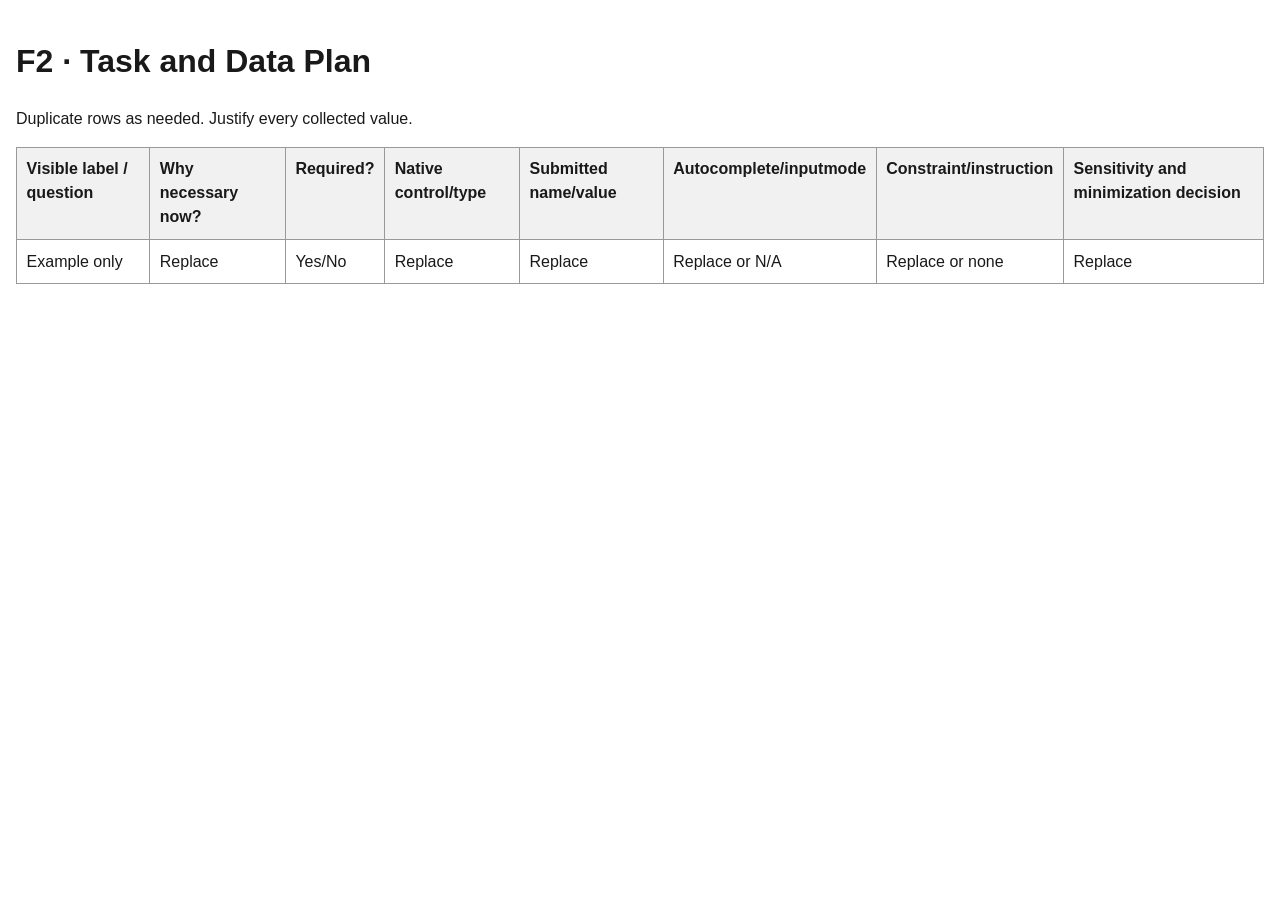
==== field-inventory-template.html @ 84d77645 "first commit - starter files" ====
<!doctype html>
<html lang="en">
    <head>
        <meta charset="utf-8">
        <meta name="viewport" content="width=device-width,initial-scale=1">
        <title>Field Inventory</title>
        <style>
        body{
            font-family:Arial,sans-serif;
            line-height:1.5;
            max-width:80rem;
            margin:auto;
            padding:1rem;
            color:#191919;
        }
        table{
            width:100%;
            border-collapse:collapse;
        }
        th,td{
            padding:.6rem;
            border:1px solid #999;
            text-align:left;
            vertical-align:top;
        }
        th{
            background:#f1f1f1;
        }
        </style>
        </head>
        <body>
            <h1>F2 · Task and Data Plan</h1>
            <p>Duplicate rows as needed. Justify every collected value.</p>
            <table>
                <thead>
                    <tr>
                        <th>Visible label / question</th>
                        <th>Why necessary now?</th>
                        <th>Required?</th>
                        <th>Native control/type</th>
                        <th>Submitted name/value</th>
                        <th>Autocomplete/inputmode</th>
                        <th>Constraint/instruction</th>
                        <th>Sensitivity and minimization decision</th>
                    </tr>
                </thead>
                <tbody>
                    <tr>
                        <td>Example only</td>
                        <td>Replace</td>
                        <td>Yes/No</td>
                        <td>Replace</td>
                        <td>Replace</td>
                        <td>Replace or N/A</td>
                        <td>Replace or none</td>
                        <td>Replace</td>
                    </tr>
                </tbody>
            </table>
        </body>
        </html>
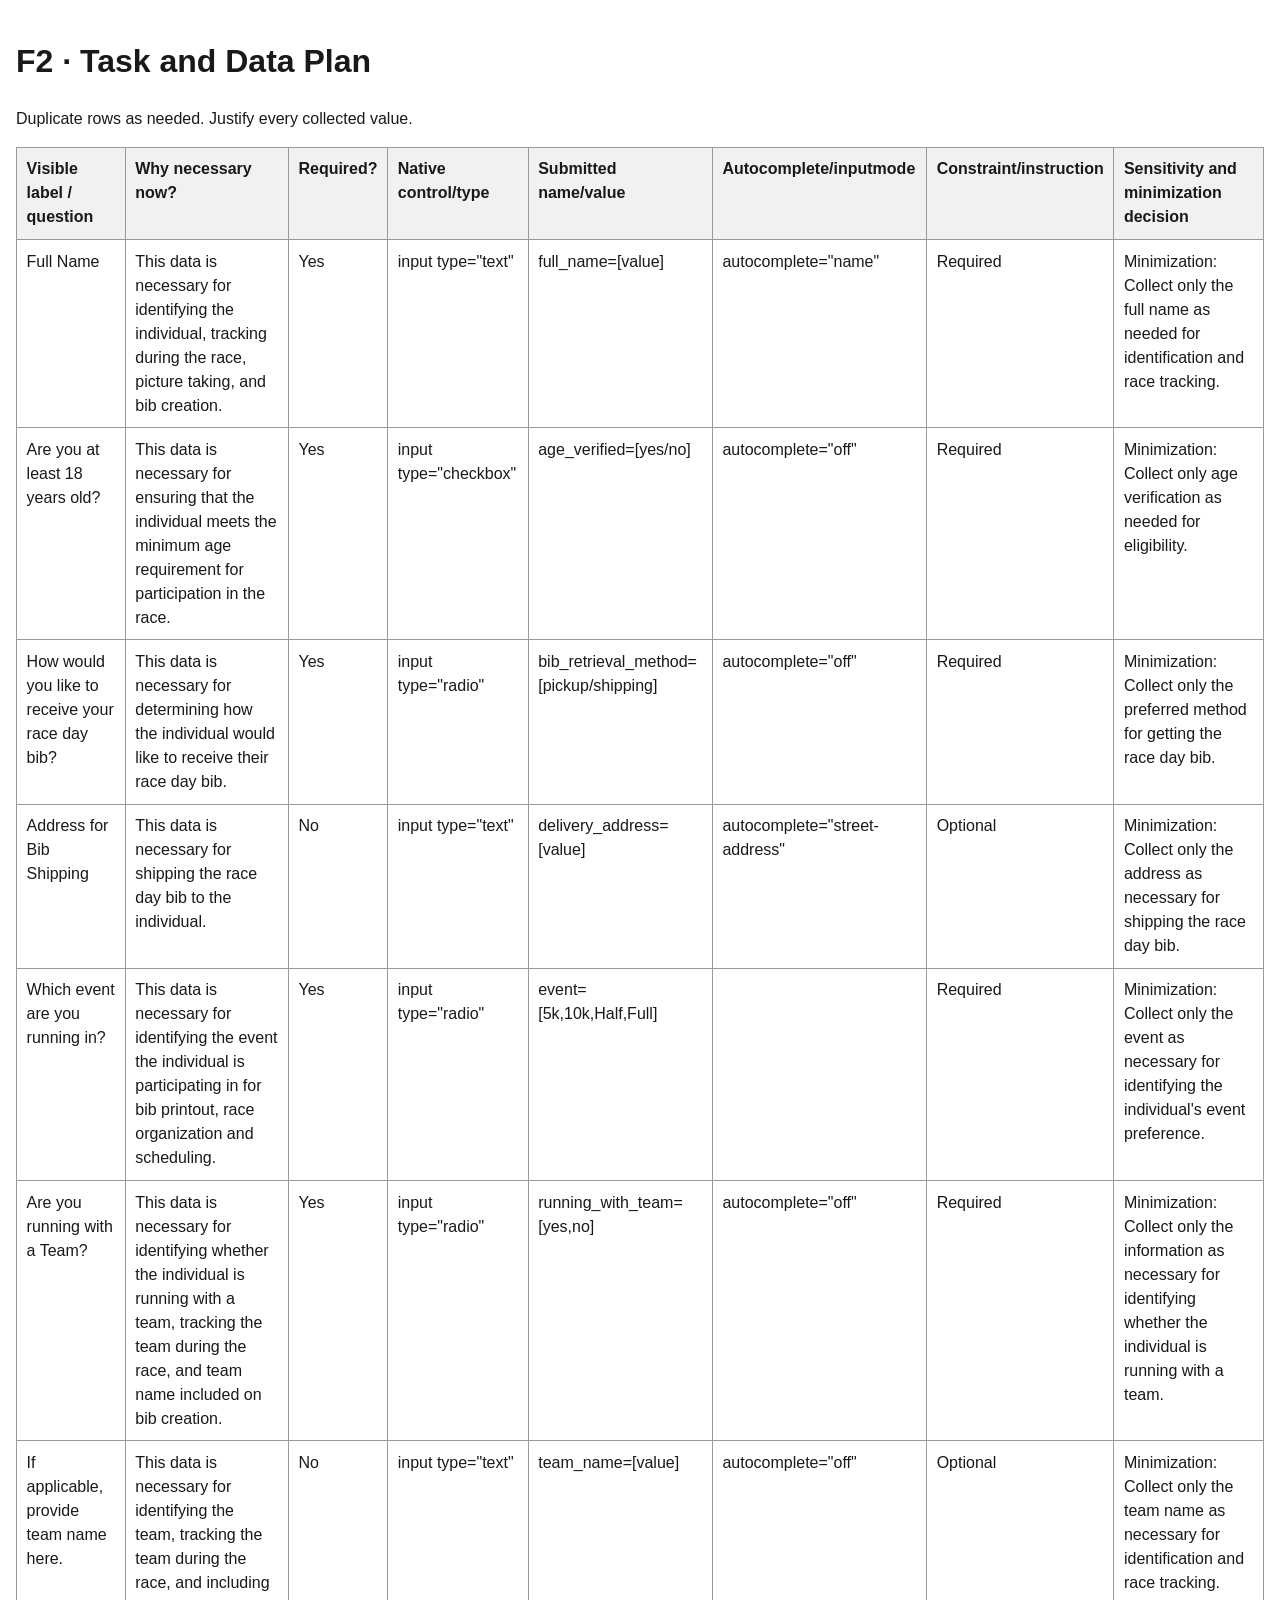
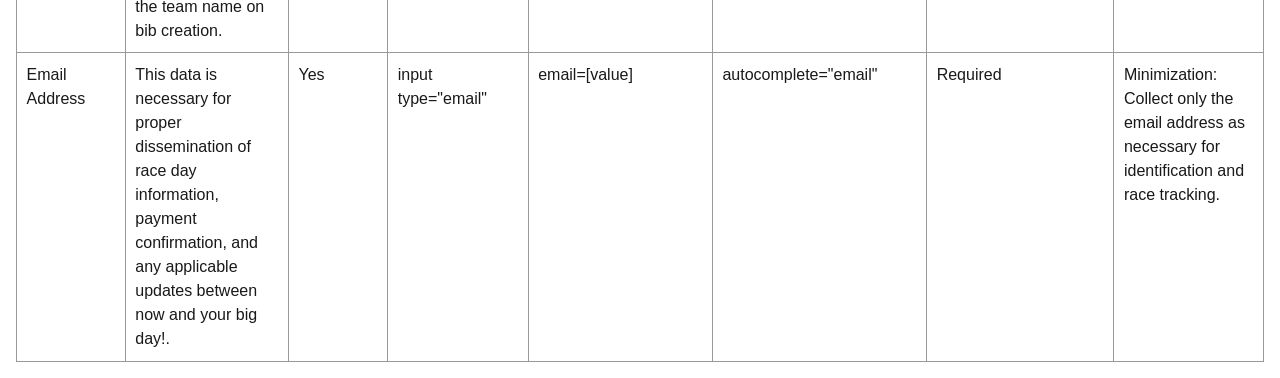
==== commit 9d13aa45: "First 8 fields" ====
--- a/field-inventory-template.html
+++ b/field-inventory-template.html
@@ -46,14 +46,84 @@
                 </thead>
                 <tbody>
                     <tr>
-                        <td>Example only</td>
-                        <td>Replace</td>
-                        <td>Yes/No</td>
-                        <td>Replace</td>
-                        <td>Replace</td>
-                        <td>Replace or N/A</td>
-                        <td>Replace or none</td>
-                        <td>Replace</td>
+                        <td>Full Name</td>
+                        <td>This data is necessary for identifying the individual, tracking during the race, picture taking, and bib creation.</td>
+                        <td>Yes</td>
+                        <td>input type="text"</td>
+                        <td>full_name=[value]</td>
+                        <td>autocomplete="name"</td>
+                        <td>Required</td>
+                        <td>Minimization: Collect only the full name as needed for identification and race tracking.</td>
+                    </tr>
+                     <tr>
+                        <td>Are you at least 18 years old?</td>
+                        <td>This data is necessary for ensuring that the individual meets the minimum age requirement for participation in the race.</td>
+                        <td>Yes</td>
+                        <td>input type="checkbox"</td>
+                        <td>age_verified=[yes/no]</td>
+                        <td>autocomplete="off"</td>
+                        <td>Required</td>
+                        <td>Minimization: Collect only age verification as needed for eligibility.</td>
+                    </tr>
+                     <tr>
+                        <td>How would you like to receive your race day bib?</td>
+                        <td>This data is necessary for determining how the individual would like to receive their race day bib.</td>
+                        <td>Yes</td>
+                        <td>input type="radio"</td>
+                        <td>bib_retrieval_method=[pickup/shipping]</td>
+                        <td>autocomplete="off"</td>
+                        <td>Required</td>
+                        <td>Minimization: Collect only the preferred method for getting the race day bib.</td>
+                    </tr>
+                     <tr>
+                        <td>Address for Bib Shipping</td>
+                        <td>This data is necessary for shipping the race day bib to the individual.</td>
+                        <td>No</td>
+                        <td>input type="text"</td>
+                        <td>delivery_address=[value]</td>
+                        <td>autocomplete="street-address"</td>
+                        <td>Optional</td>
+                        <td>Minimization: Collect only the address as necessary for shipping the race day bib.</td>
+                    </tr>
+                     <tr>
+                        <td>Which event are you running in?</td>
+                        <td>This data is necessary for identifying the event the individual is participating in for bib printout, race organization and scheduling.</td>
+                        <td>Yes</td>
+                        <td>input type="radio"</td>
+                        <td>event=[5k,10k,Half,Full]</td>
+                        <td><N></A></td>
+                        <td>Required</td>
+                        <td>Minimization: Collect only the event as necessary for identifying the individual's event preference.</td>
+                    </tr>
+                     <tr>
+                        <td>Are you running with a Team?</td>
+                        <td>This data is necessary for identifying whether the individual is running with a team, tracking the team during the race, and team name included on bib creation.</td>
+                        <td>Yes</td>
+                        <td>input type="radio"</td>
+                        <td>running_with_team=[yes,no]</td>
+                        <td>autocomplete="off"</td>
+                        <td>Required</td>
+                        <td>Minimization: Collect only the information as necessary for identifying whether the individual is running with a team.</td>
+                    </tr>
+                     <tr>
+                        <td>If applicable, provide team name here.</td>
+                        <td>This data is necessary for identifying the team, tracking the team during the race, and including the team name on bib creation.</td>
+                        <td>No</td>
+                        <td>input type="text"</td>
+                        <td>team_name=[value]</td>
+                        <td>autocomplete="off"</td>
+                        <td>Optional</td>
+                        <td>Minimization: Collect only the team name as necessary for identification and race tracking.</td>
+                    </tr>
+                     <tr>
+                        <td>Email Address</td>
+                        <td>This data is necessary for proper dissemination of race day information, payment confirmation, and any applicable updates between now and your big day!.</td>
+                        <td>Yes</td>
+                        <td>input type="email"</td>
+                        <td>email=[value]</td>
+                        <td>autocomplete="email"</td>
+                        <td>Required</td>
+                        <td>Minimization: Collect only the email address as necessary for identification and race tracking.</td>
                     </tr>
                 </tbody>
             </table>
